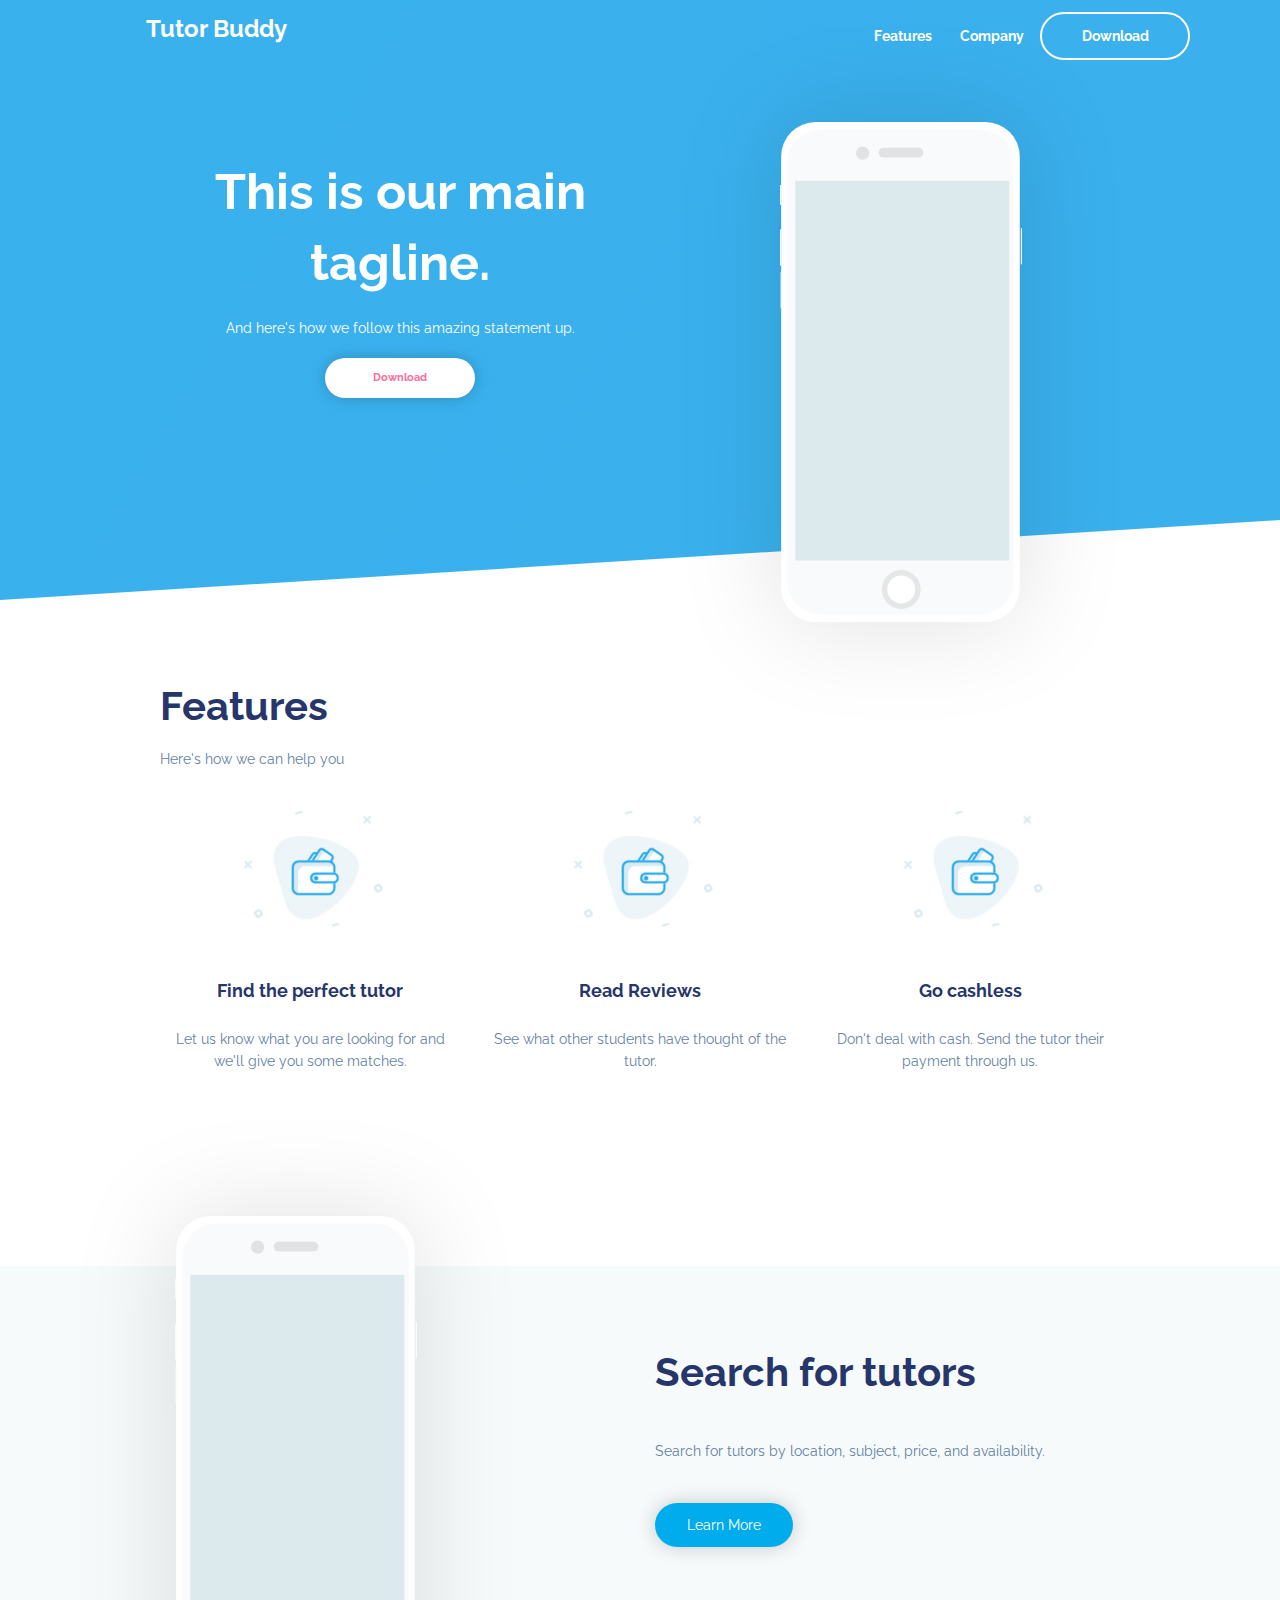
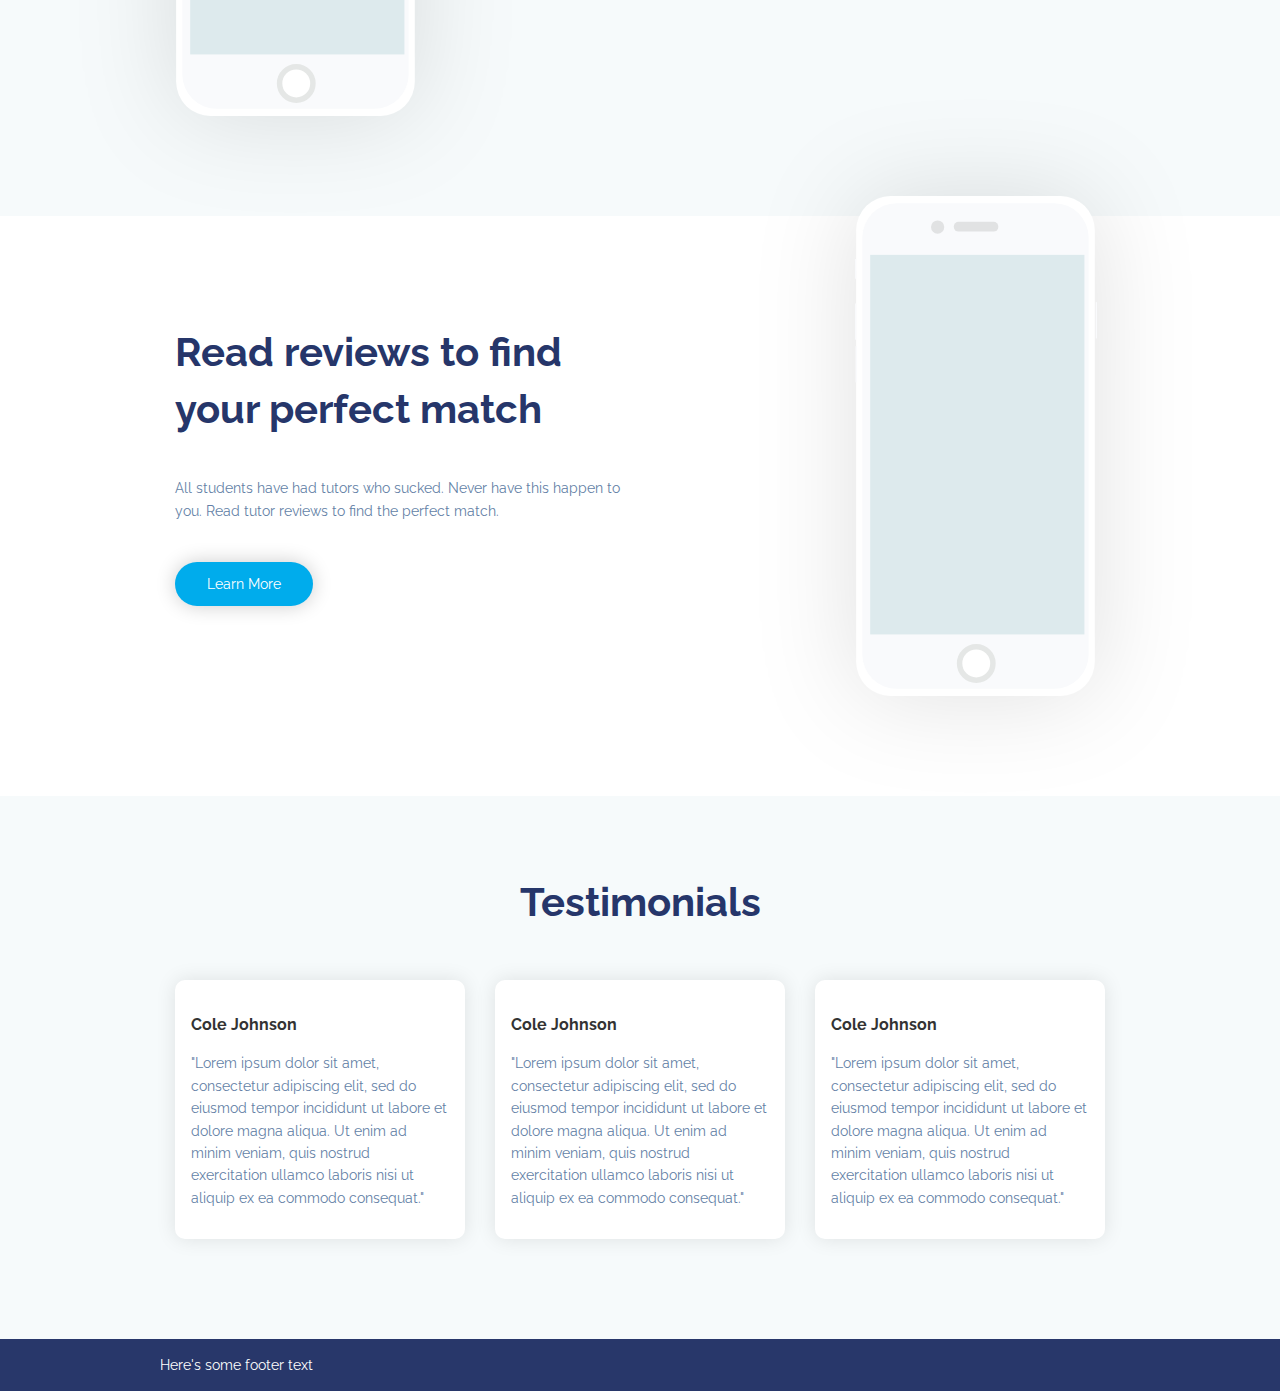
==== index.html @ 7892c8f9 "v1" ====
<html>
    <head>
        <link rel="stylesheet" href="https://maxcdn.bootstrapcdn.com/font-awesome/4.7.0/css/font-awesome.min.css">
        <link href="https://fonts.googleapis.com/css?family=Raleway:400,700,800" rel="stylesheet">
        <link rel="stylesheet" href="css/bootstrap.css" />
        <link rel="stylesheet" href="css/main.css" />
        <meta name="viewport" content="width=device-width, initial-scale=1, maximum-scale=1, user-scalable=no">
        <title>Tutor Buddy</title>
    </head>
    <body>
        <header>
            <div class="header-content">
                <nav>
                    <div class="row">
                        <div class="col-sm-3">
                            <span class="logo">Tutor Buddy</span>
                        </div>
                        <div class="col-sm-9">
                            <div class="nav-items">
                                <div class="nav-item">
                                    Features
                                </div>
                                <div class="nav-item">
                                    Company
                                </div>
                                <button class="nav-item">Download</button>
                            </div>
                        </div>
                    </div>
                </nav>
                <div class="max-width row text-center header-main">
                    <div class="col-sm-6">
                        <h1>This is our main tagline.</h1>
                        <p>
                            And here's how we follow this amazing statement up.
                        </p>
                        <button>Download</button>
                    </div>
                    <div class="col-sm-6">
                        <img src="assets/img/iphone.svg" height="500px" width="auto" style="position: absolute; z-index: 2; filter: drop-shadow(0px 0px 50px rgba(0,0,0,0.12)); margin-left: -100px;"/>
                    </div>
                </div>
            </div>
            <div class="triangle"></div>
        </header>
        <section class="max-width">
            <h1>Features</h1>
            <p>Here's how we can help you</p>

            <div class="row features">
                <div class="col-xs-4 ">
                    <img src="assets/img/ph.png" width="70%"/>
                    <h4>Find the perfect tutor</h4>
                    <p>
                        Let us know what you are looking for and we'll give you some matches.
                    </p>
                </div>
                <div class="col-xs-4">
                    <img src="assets/img/ph.png" width="70%"/>
                    <h4>Read Reviews</h4>
                    <p>
                        See what other students have thought of the tutor.
                    </p>
                </div>
                <div class="col-xs-4">
                    <img src="assets/img/ph.png" width="70%"/>
                    <h4>Go cashless</h4>
                    <p>
                        Don't deal with cash. Send the tutor their payment through us.
                    </p>
                </div>
            </div>
        </section>
        <section class="gray" style="height: 550px;">
            <div class="row max-width">
                <div class="col-sm-6">
                    <img src="assets/img/iphone.svg" height="500px" width="auto" style="position: absolute; z-index: 2; filter: drop-shadow(0px 0px 50px rgba(0,0,0,0.12)); margin-top: -100px"/>
                </div>
                <div class="col-sm-6">
                    <h1>Search for tutors</h1>
                    <p class="main-sub">
                        Search for tutors by location, subject, price, and availability.
                    </p>
                    <button>Learn More</button>
                </div>
            </div>
        </section>
        <section style="height: 500px; margin-top: -150px;">
            <div class="row max-width">
                <div class="col-sm-6">
                    <h1>Read reviews to find your perfect match</h1>
                    <p class="main-sub">
                        All students have had tutors who sucked. Never have this happen to you. Read tutor reviews to find the perfect match.
                    </p>
                    <button>Learn More</button>
                </div>
                <div class="col-sm-6">
                    <img src="assets/img/iphone.svg" height="500px" width="auto" style="position: absolute; z-index: 2; filter: drop-shadow(0px 0px 50px rgba(0,0,0,0.12)); margin-top: -100px; margin-left: 200px"/>
                </div>

            </div>
        </section>
        <section class="gray" style="padding-bottom: 50px; margin-top: 50px">
            <h1 class="text-center">Testimonials</h1>
            <div class="row max-width" style="margin: 50px auto;">
                <div class="col-sm-4">
                    <div class="card">
                        <h3>Cole Johnson</h3>
                        <p>
                            "Lorem ipsum dolor sit amet, consectetur adipiscing elit, sed do eiusmod tempor incididunt ut labore et dolore magna aliqua. Ut enim ad minim veniam, quis nostrud exercitation ullamco laboris nisi ut aliquip ex ea commodo consequat."
                        </p>
                    </div>
                </div>
                <div class="col-sm-4">
                    <div class="card">
                        <h3>Cole Johnson</h3>
                        <p>
                            "Lorem ipsum dolor sit amet, consectetur adipiscing elit, sed do eiusmod tempor incididunt ut labore et dolore magna aliqua. Ut enim ad minim veniam, quis nostrud exercitation ullamco laboris nisi ut aliquip ex ea commodo consequat."
                        </p>
                    </div>
                </div>
                <div class="col-sm-4">
                    <div class="card">
                        <h3>Cole Johnson</h3>
                        <p>
                            "Lorem ipsum dolor sit amet, consectetur adipiscing elit, sed do eiusmod tempor incididunt ut labore et dolore magna aliqua. Ut enim ad minim veniam, quis nostrud exercitation ullamco laboris nisi ut aliquip ex ea commodo consequat."
                        </p>
                    </div>
                </div>
            </div>
        </section>
        <footer>
            <div class="max-width">
                Here's some footer text                
            </div>
        </footer>
    </body>
</html>
---- css/main.css ----
html, body {
    font-family: 'Raleway', sans-serif;
    overflow-x: hidden;
}
header {
    width: 100%;
    min-height: 600px;
    background-image: linear-gradient(120deg, #39B1ED 0%, #3AB0ED 100%);
    color: #fff;
}
.header-content {
    height: 520px;
}
.triangle {
    content: ' ';
    width: 0;
    height: 0;
    border-top: 0px solid transparent;
    border-left: 100vw solid transparent;
    border-right: 0px solid transparent;
    border-bottom: 80px solid #fff;
    position: relative;
    bottom: 0px;
    left: 0px;
}
nav {
    text-align: center;
    padding: 12px 0px;
    max-width: 1100px;
    margin: auto;
}
nav .logo {
    font-size: 24px;
    color: #fff;
    font-weight: bold;
}
nav button {
    width: 150px;
    padding: 12px 0px;
    background: transparent;
    border: none;
    color: #fff;
    font-size: 11px;
    font-weight: bold;
    /*text-transform: uppercase;*/
    border: 2px solid #fff;
    transition: .2s;
    border-radius: 50px;
}
nav button:hover {
    background: rgba(255,255,255,0.3);
    cursor: pointer;
    transition: .2s;
}
.max-width {
    max-width: 960px;
    margin: auto;
}
.text-center {
    text-align: center;
}
.nav-items {
    text-align: right;
}
.nav-item {
    display: inline-block;
    padding: 12px;
    color: #fff;
    font-size: 14px;
    /*text-transform: uppercase;*/
    font-weight: bold;
}
.header-main {
    margin-top: 50px;
}
header h1 {
    font-size: 50px;
    margin-bottom: 20px;
}
header p {
    margin-bottom: 20px;
}
.header-main button {
    width: 150px;
    padding: 12px 0px;
    background: #fff;
    color: #FE6C98;
    font-size: 11px;
    font-weight: bold;
    /*text-transform: uppercase;*/
    border: none;
    box-shadow: 0 0 15px rgba(0,0,0,0.2);
    transition: .2s;
    border-radius: 50px;
}
.header-main button:hover {
    box-shadow: 0 0 20px rgba(0,0,0,0.3);
    transition: .2s;
}
section {
    padding-top: 50px;
    text-align: left;
}

section h1 {
    font-size: 40px;
    color: #26366A;
    margin-bottom: 0px;
}
section h4 {
    color: #26366A;
    font-size: 18px;
}
section p {
    color: #637FA6;
    font-size: 14px;
    line-height: 1.6em;
}
.features {
    text-align: center;
}
section.gray {
    background: #F6FAFB;
    margin: 180px 0;
}
section button {
    padding: 12px 32px;
    border-radius: 50px;
    background: #00ACEC;
    box-shadow: 0 0 20px rgba(0,0,0,0.2);
    color: #fff;
    border: none;
}
.main-sub {
    margin: 40px 0;
}
section:last-of-type {
    margin-bottom: 0;
}
.card {
    border-radius: 10px;
    background: #fff;
    box-shadow: 0 0 20px rgba(0,0,0,0.1);
    padding: 16px;
}
footer {
    background: #28376A;
    padding: 16px;
    color: #fff;
}
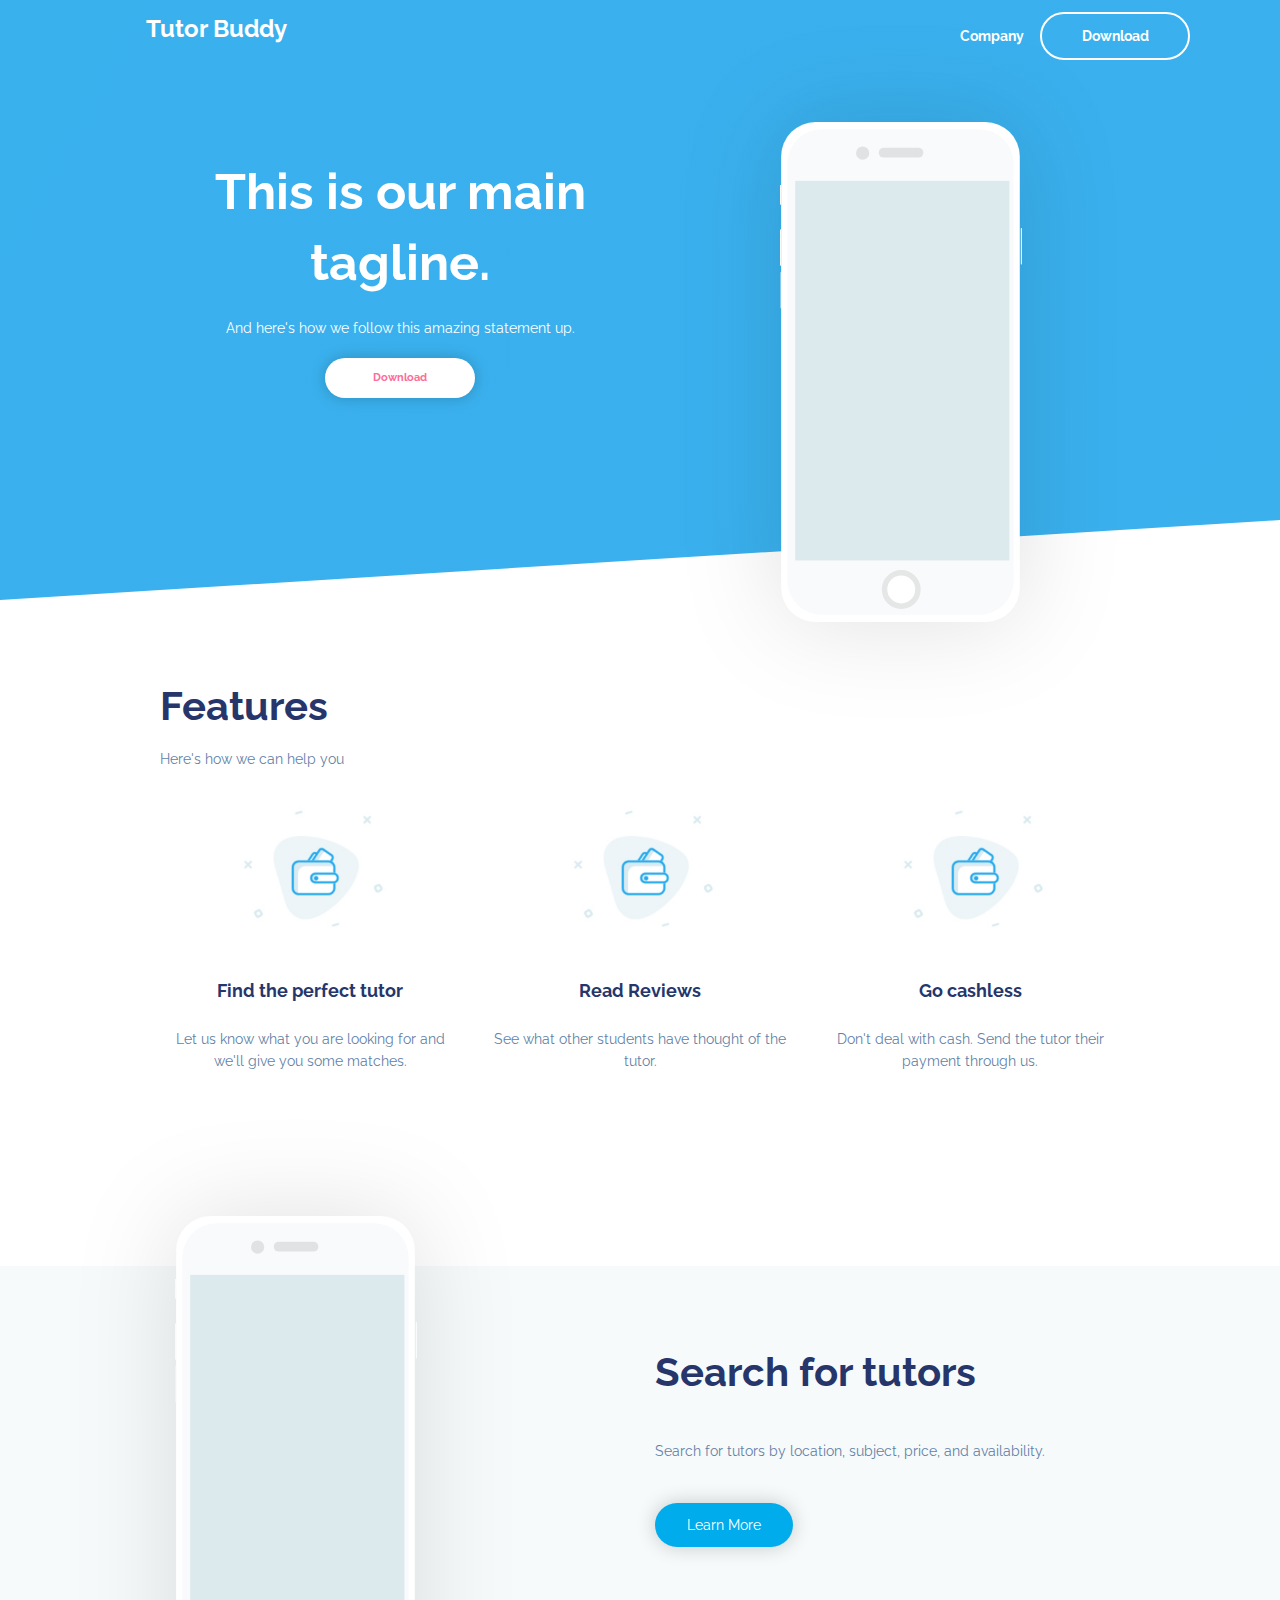
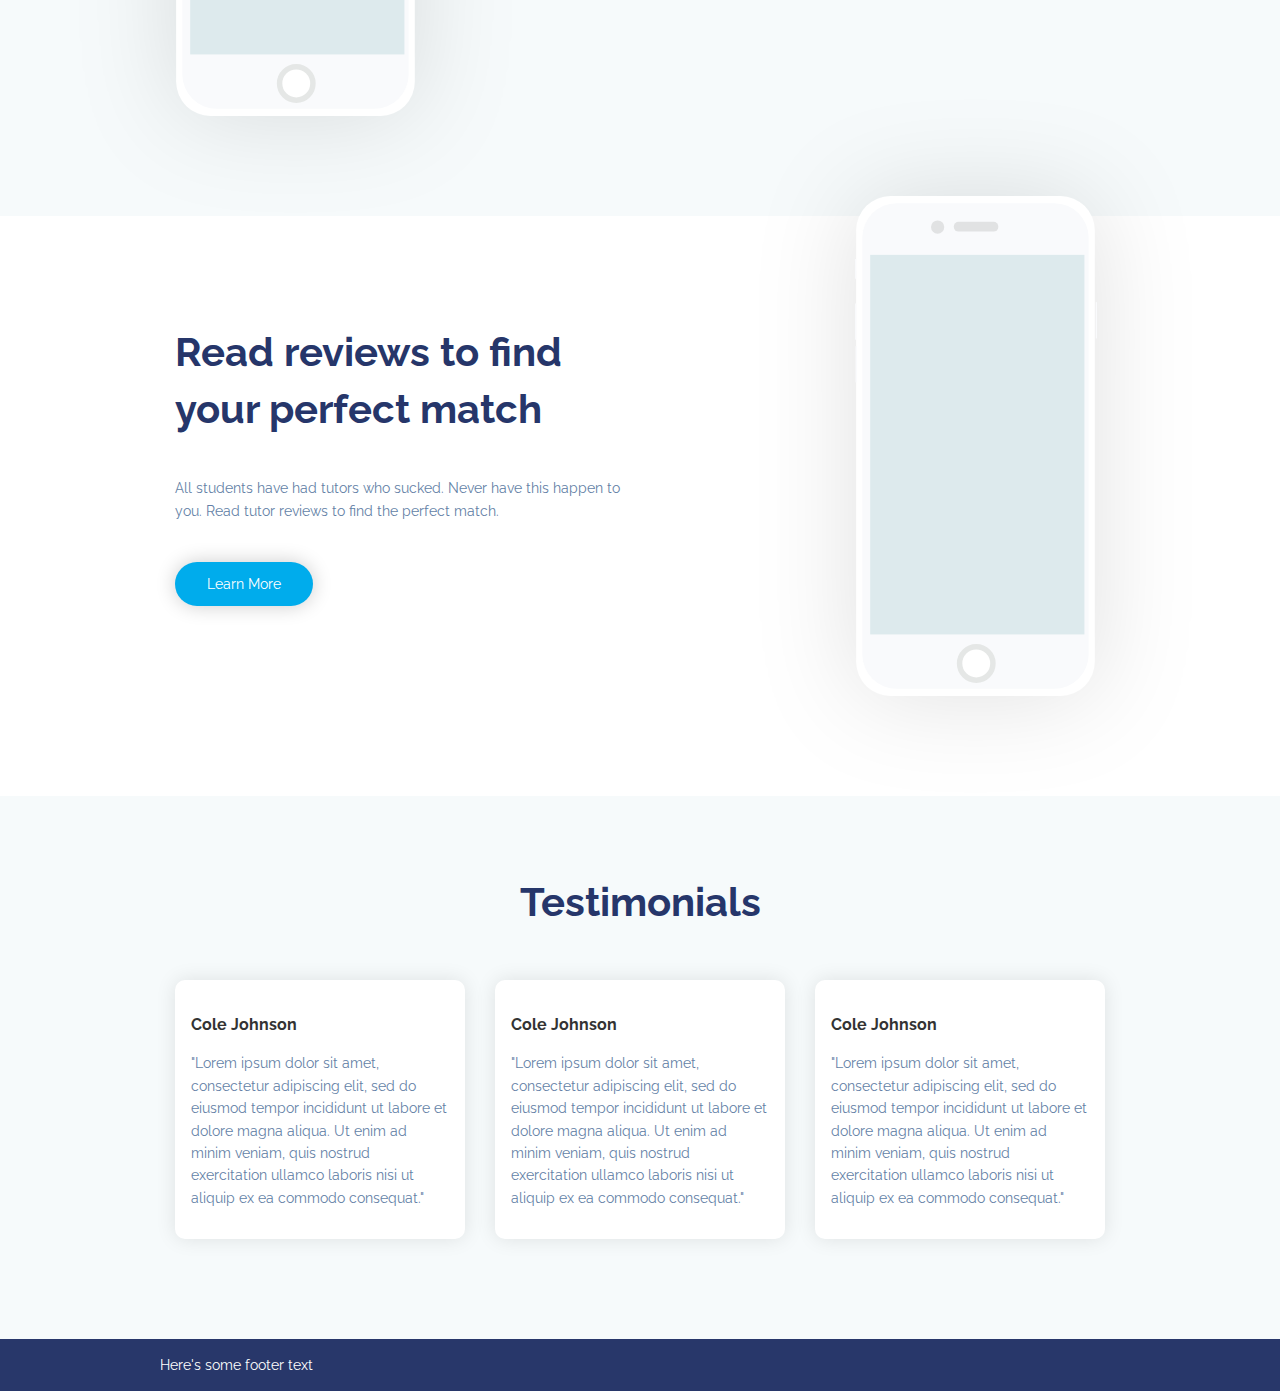
==== commit c47fb174: "Added company and pricing" ====
--- a/index.html
+++ b/index.html
@@ -17,12 +17,9 @@
                         </div>
                         <div class="col-sm-9">
                             <div class="nav-items">
-                                <div class="nav-item">
-                                    Features
-                                </div>
-                                <div class="nav-item">
+                                <a href="company"><div class="nav-item">
                                     Company
-                                </div>
+                                </div></a>
                                 <button class="nav-item">Download</button>
                             </div>
                         </div>
@@ -131,7 +128,7 @@
         </section>
         <footer>
             <div class="max-width">
-                Here's some footer text                
+                Here's some footer text
             </div>
         </footer>
     </body>
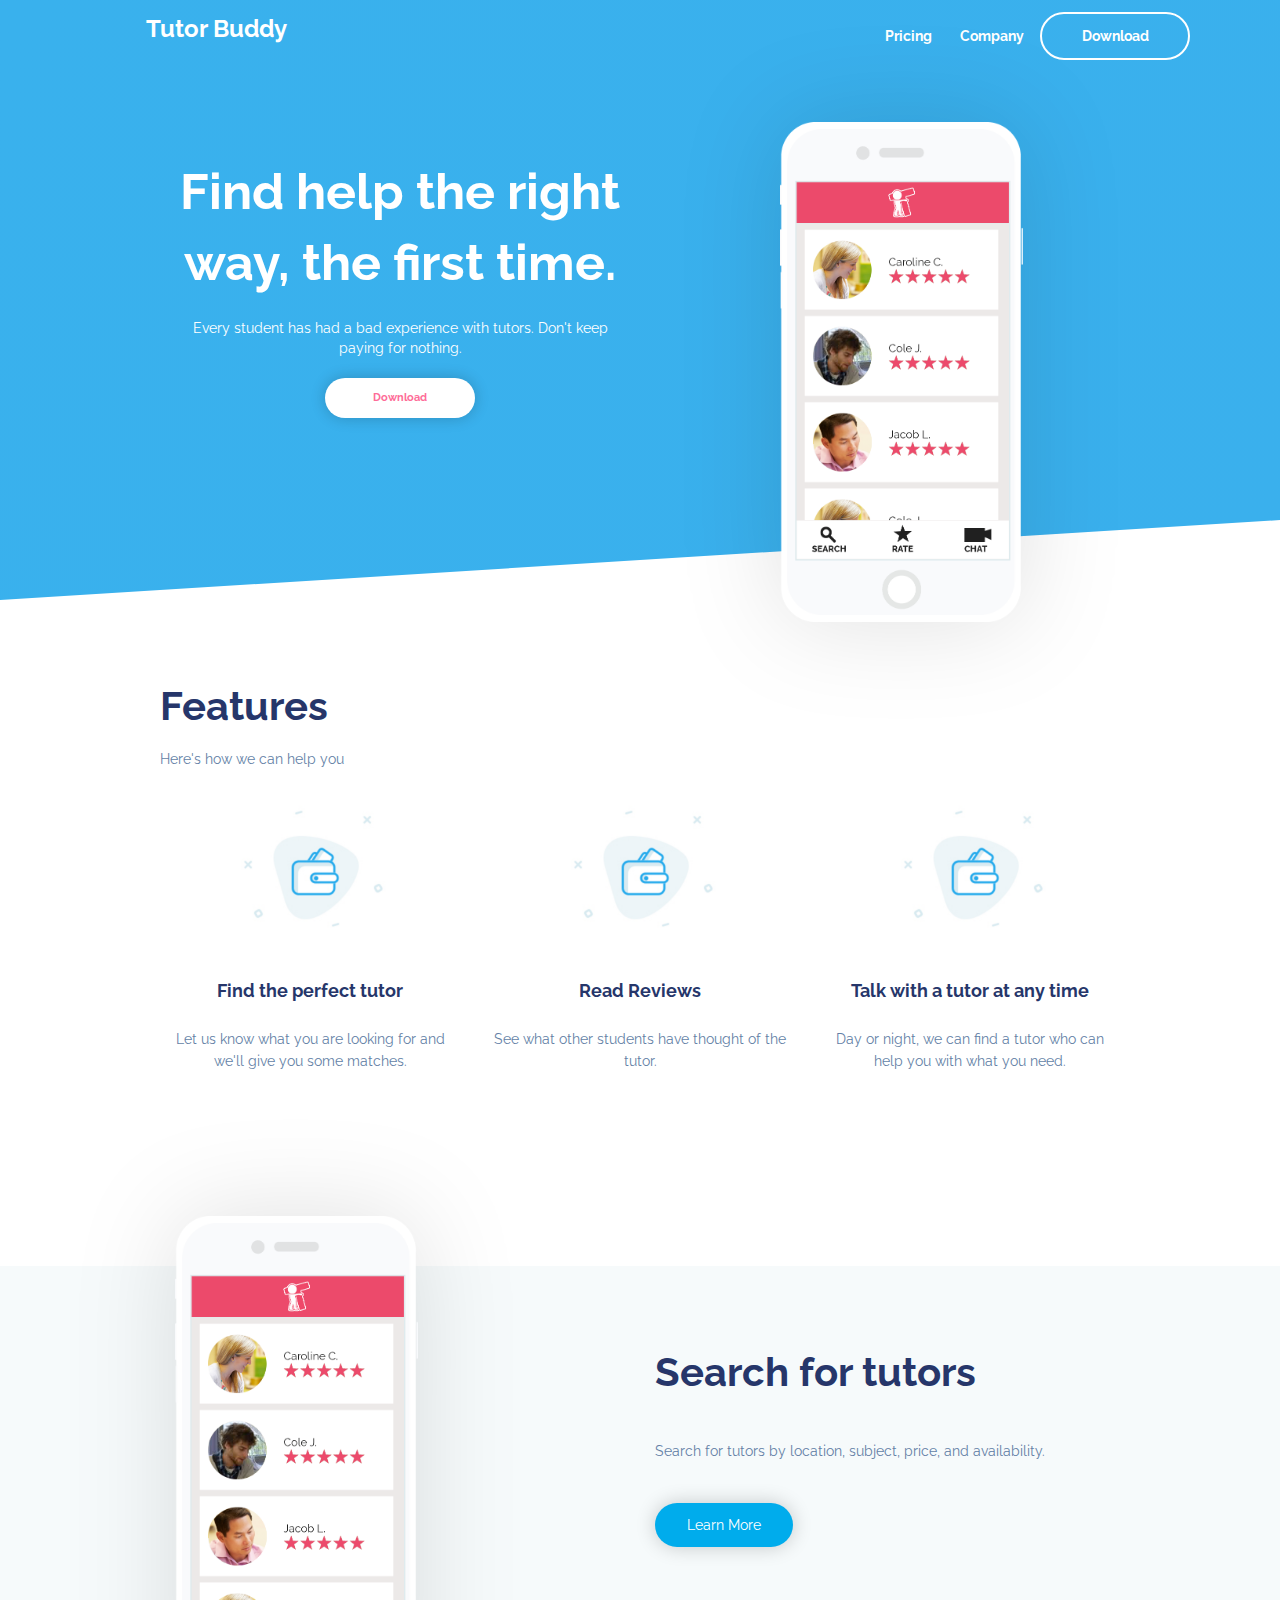
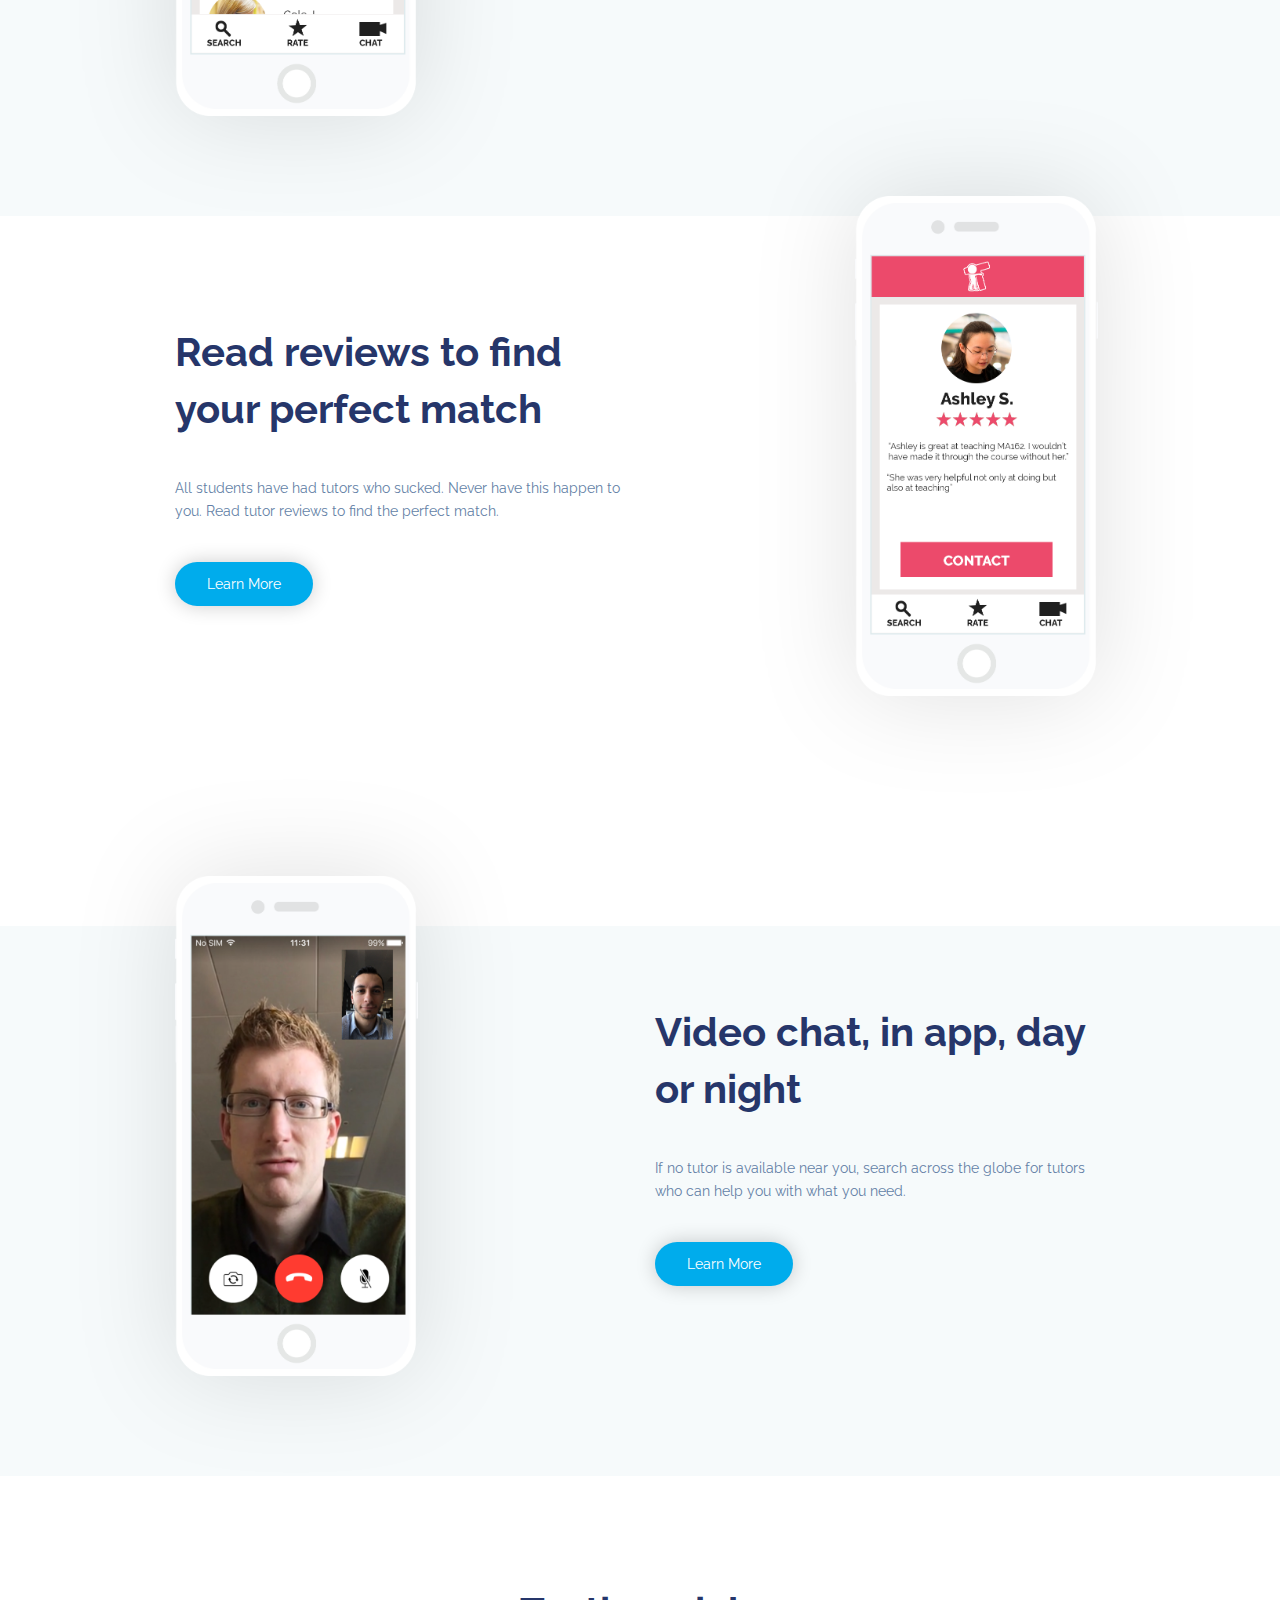
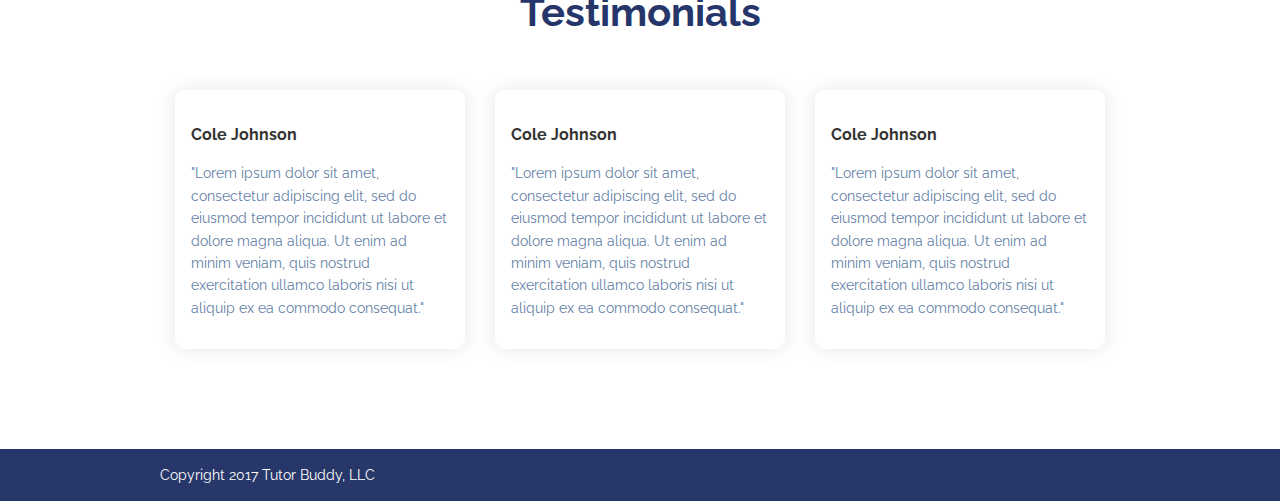
==== commit c2910f78: "Updates" ====
--- a/index.html
+++ b/index.html
@@ -4,7 +4,7 @@
         <link href="https://fonts.googleapis.com/css?family=Raleway:400,700,800" rel="stylesheet">
         <link rel="stylesheet" href="css/bootstrap.css" />
         <link rel="stylesheet" href="css/main.css" />
-        <meta name="viewport" content="width=device-width, initial-scale=1, maximum-scale=1, user-scalable=no">
+        <!-- <meta name="viewport" content="width=device-width, initial-scale=1, maximum-scale=1, user-scalable=no"> -->
         <title>Tutor Buddy</title>
     </head>
     <body>
@@ -17,6 +17,9 @@
                         </div>
                         <div class="col-sm-9">
                             <div class="nav-items">
+                                <a href="pricing"><div class="nav-item">
+                                    Pricing
+                                </div></a>
                                 <a href="company"><div class="nav-item">
                                     Company
                                 </div></a>
@@ -27,14 +30,14 @@
                 </nav>
                 <div class="max-width row text-center header-main">
                     <div class="col-sm-6">
-                        <h1>This is our main tagline.</h1>
+                        <h1>Find help the right way, the first time.</h1>
                         <p>
-                            And here's how we follow this amazing statement up.
+                            Every student has had a bad experience with tutors. Don't keep paying for nothing.
                         </p>
                         <button>Download</button>
                     </div>
                     <div class="col-sm-6">
-                        <img src="assets/img/iphone.svg" height="500px" width="auto" style="position: absolute; z-index: 2; filter: drop-shadow(0px 0px 50px rgba(0,0,0,0.12)); margin-left: -100px;"/>
+                        <img src="assets/img/search.png" height="500px" width="auto" style="position: absolute; z-index: 2; filter: drop-shadow(0px 0px 50px rgba(0,0,0,0.12)); margin-left: -100px;"/>
                     </div>
                 </div>
             </div>
@@ -61,9 +64,9 @@
                 </div>
                 <div class="col-xs-4">
                     <img src="assets/img/ph.png" width="70%"/>
-                    <h4>Go cashless</h4>
+                    <h4>Talk with a tutor at any time</h4>
                     <p>
-                        Don't deal with cash. Send the tutor their payment through us.
+                        Day or night, we can find a tutor who can help you with what you need.
                     </p>
                 </div>
             </div>
@@ -71,7 +74,7 @@
         <section class="gray" style="height: 550px;">
             <div class="row max-width">
                 <div class="col-sm-6">
-                    <img src="assets/img/iphone.svg" height="500px" width="auto" style="position: absolute; z-index: 2; filter: drop-shadow(0px 0px 50px rgba(0,0,0,0.12)); margin-top: -100px"/>
+                    <img src="assets/img/search.png" height="500px" width="auto" style="position: absolute; z-index: 2; filter: drop-shadow(0px 0px 50px rgba(0,0,0,0.12)); margin-top: -100px"/>
                 </div>
                 <div class="col-sm-6">
                     <h1>Search for tutors</h1>
@@ -92,12 +95,26 @@
                     <button>Learn More</button>
                 </div>
                 <div class="col-sm-6">
-                    <img src="assets/img/iphone.svg" height="500px" width="auto" style="position: absolute; z-index: 2; filter: drop-shadow(0px 0px 50px rgba(0,0,0,0.12)); margin-top: -100px; margin-left: 200px"/>
+                    <img src="assets/img/view.png" height="500px" width="auto" style="position: absolute; z-index: 2; filter: drop-shadow(0px 0px 50px rgba(0,0,0,0.12)); margin-top: -100px; margin-left: 200px"/>
                 </div>
 
             </div>
         </section>
-        <section class="gray" style="padding-bottom: 50px; margin-top: 50px">
+        <section class="gray" style="height: 550px;">
+            <div class="row max-width">
+                <div class="col-sm-6">
+                    <img src="assets/img/chat.png" height="500px" width="auto" style="position: absolute; z-index: 2; filter: drop-shadow(0px 0px 50px rgba(0,0,0,0.12)); margin-top: -100px"/>
+                </div>
+                <div class="col-sm-6">
+                    <h1>Video chat, in app, day or night</h1>
+                    <p class="main-sub">
+                        If no tutor is available near you, search across the globe for tutors who can help you with what you need.
+                    </p>
+                    <button>Learn More</button>
+                </div>
+            </div>
+        </section>
+        <section style="padding-bottom: 50px; margin-top: -150px">
             <h1 class="text-center">Testimonials</h1>
             <div class="row max-width" style="margin: 50px auto;">
                 <div class="col-sm-4">
@@ -128,7 +145,8 @@
         </section>
         <footer>
             <div class="max-width">
-                Here's some footer text
+                Copyright 2017 Tutor Buddy, LLC
+                <!-- Here's some footer text -->
             </div>
         </footer>
     </body>
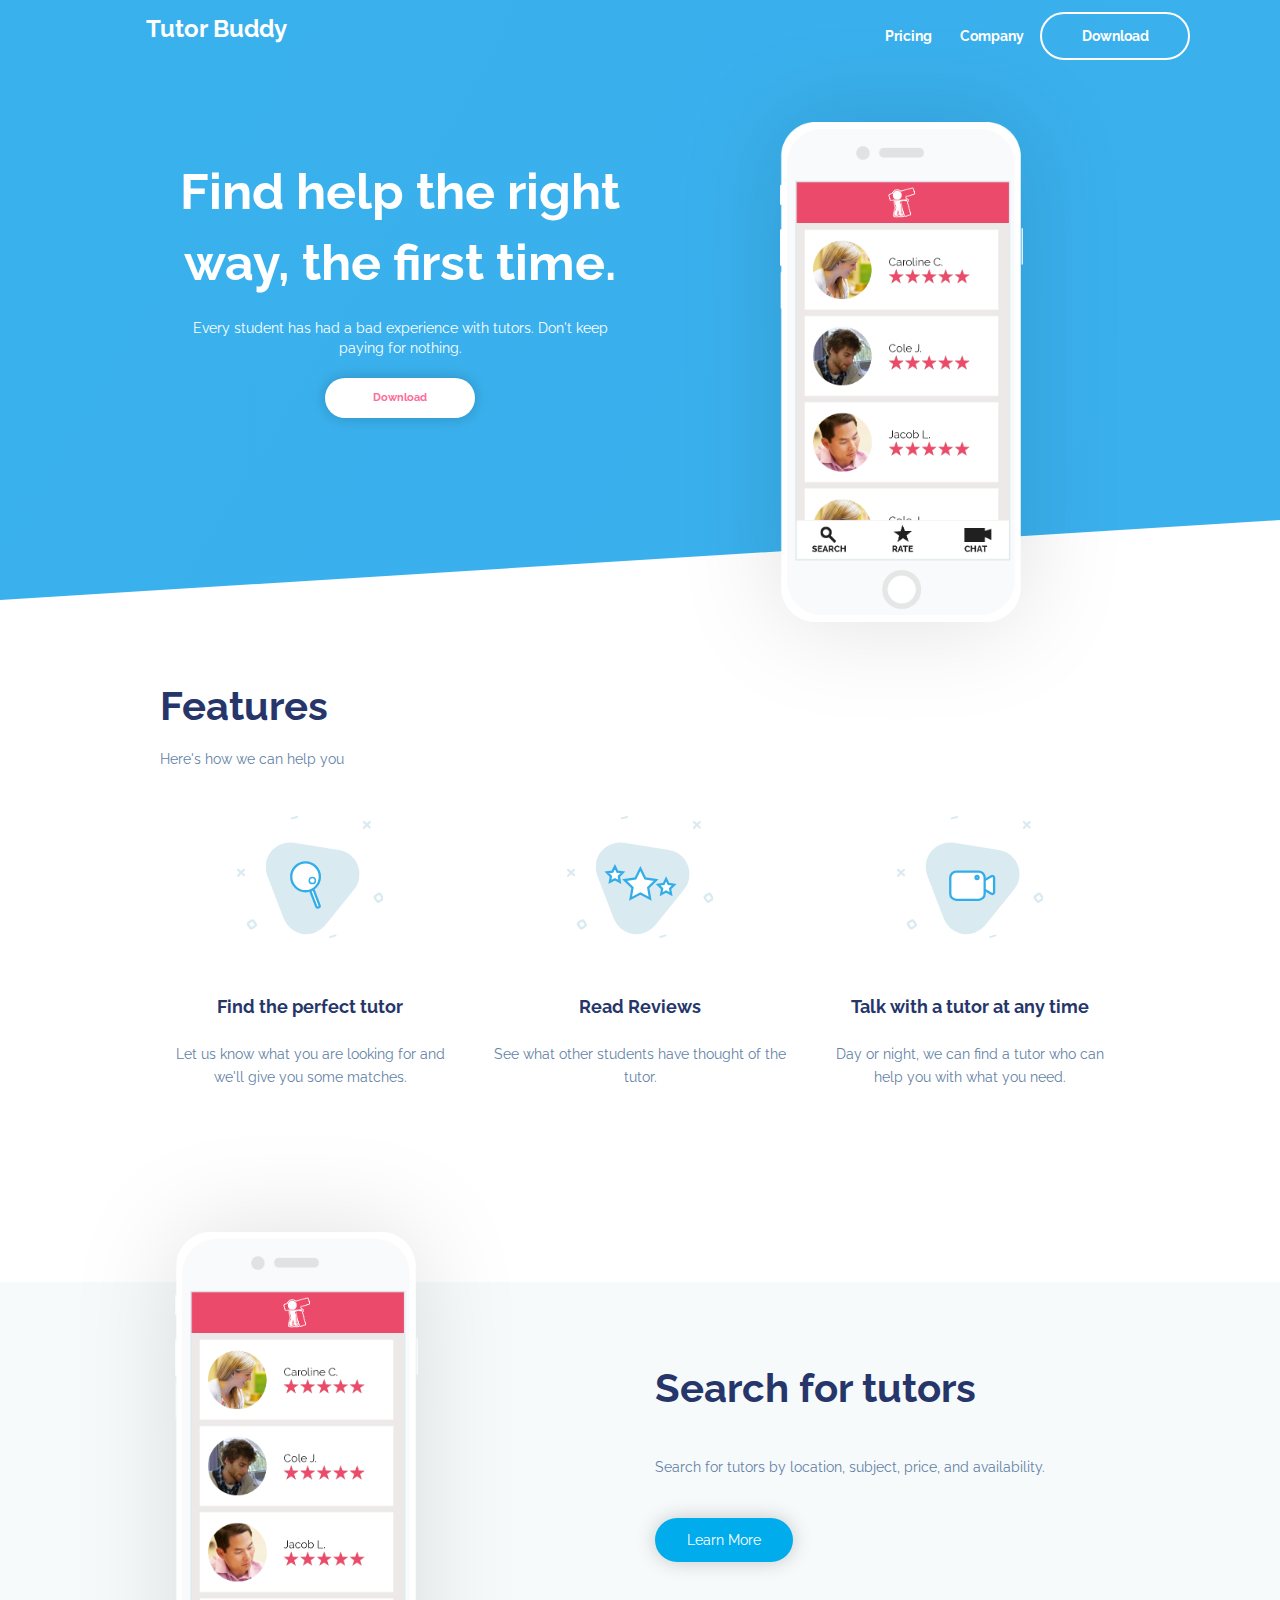
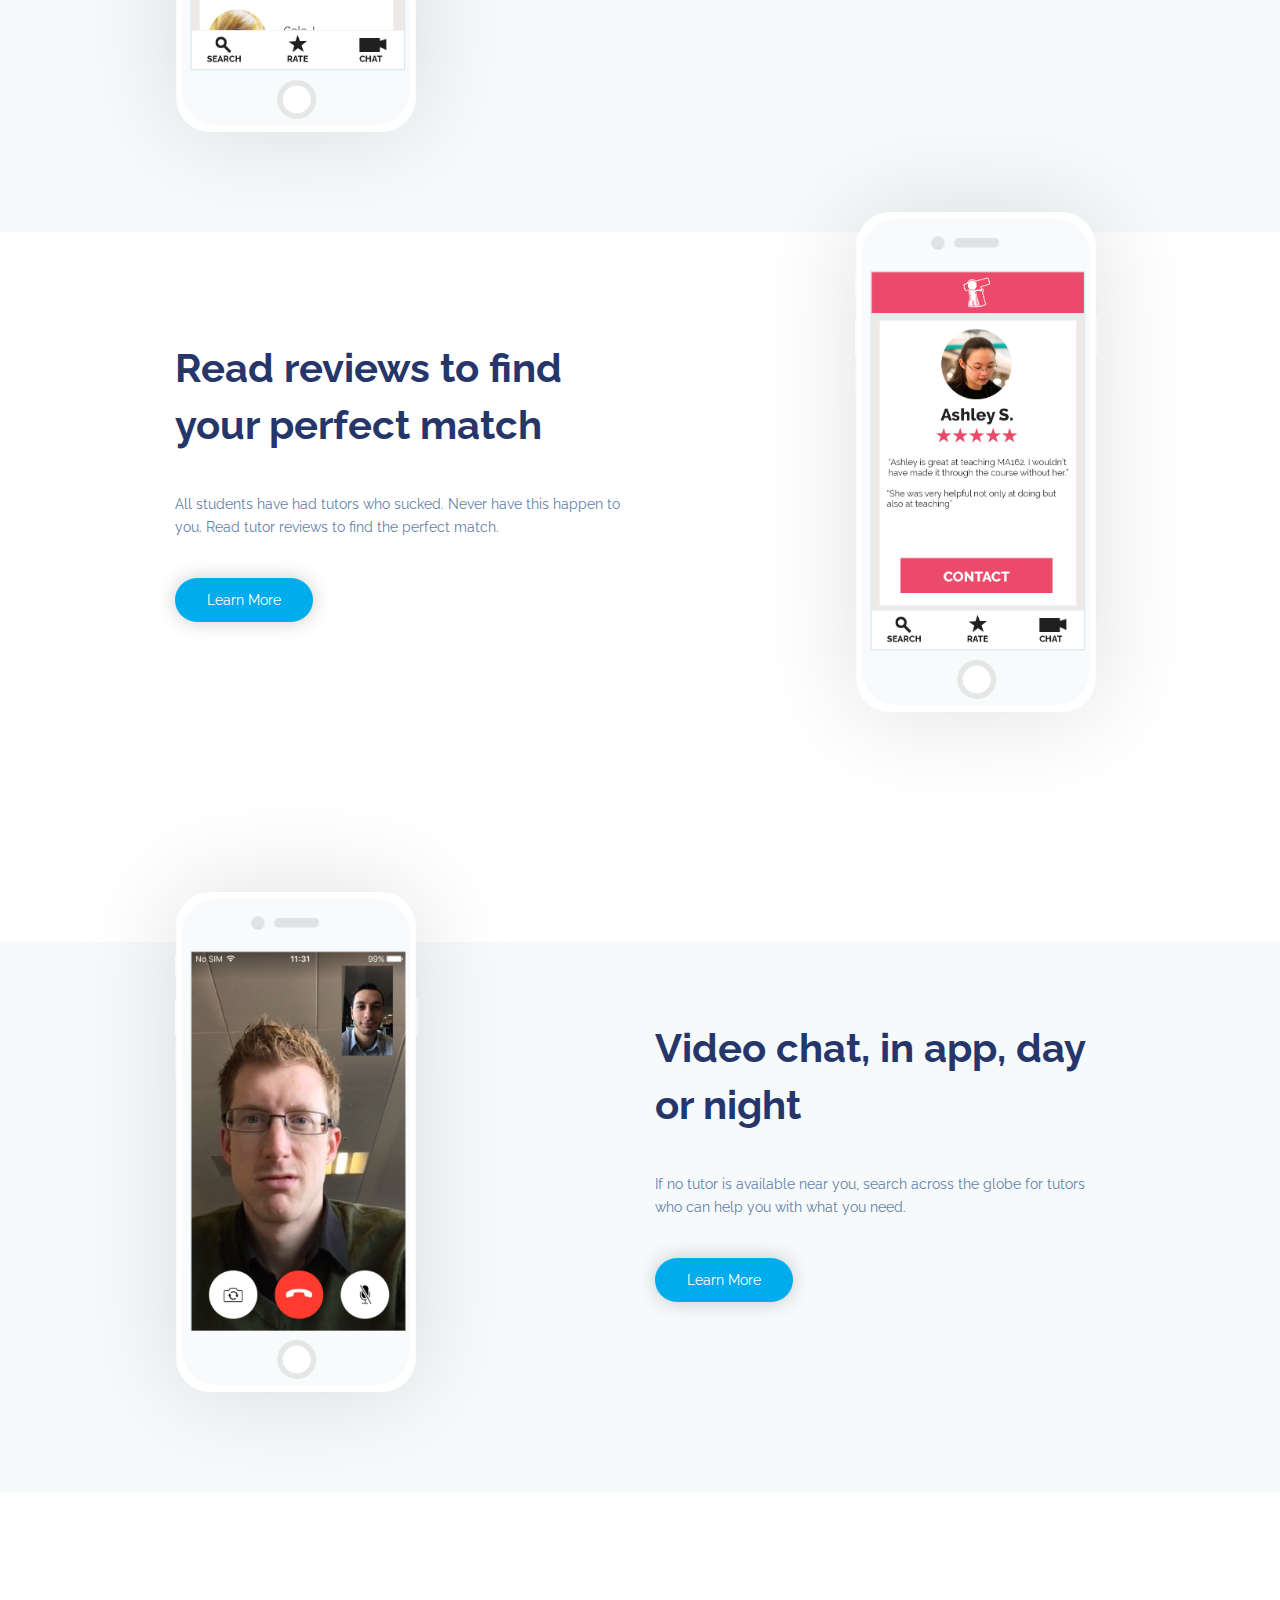
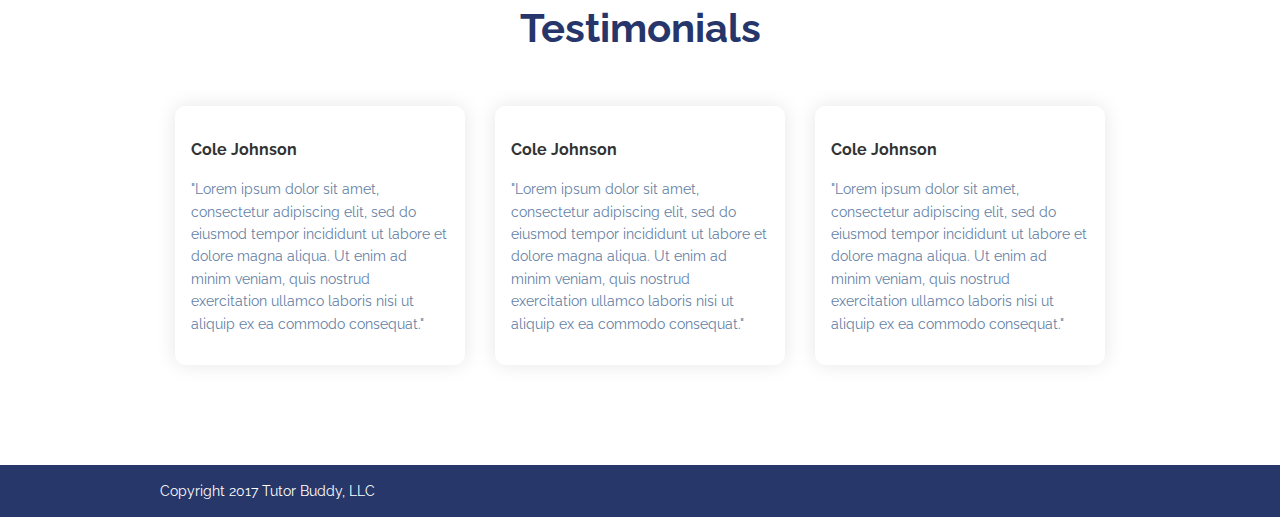
==== commit 1558aeb9: "Updates icons" ====
--- a/index.html
+++ b/index.html
@@ -49,21 +49,21 @@
 
             <div class="row features">
                 <div class="col-xs-4 ">
-                    <img src="assets/img/ph.png" width="70%"/>
+                    <img src="assets/img/glass_icon.svg" width="70%" style="padding: 32px"/>
                     <h4>Find the perfect tutor</h4>
                     <p>
                         Let us know what you are looking for and we'll give you some matches.
                     </p>
                 </div>
                 <div class="col-xs-4">
-                    <img src="assets/img/ph.png" width="70%"/>
+                    <img src="assets/img/star_icon.svg" width="70%" style="padding: 32px"/>
                     <h4>Read Reviews</h4>
                     <p>
                         See what other students have thought of the tutor.
                     </p>
                 </div>
                 <div class="col-xs-4">
-                    <img src="assets/img/ph.png" width="70%"/>
+                    <img src="assets/img/chat_icon.svg" width="70%" style="padding: 32px"/>
                     <h4>Talk with a tutor at any time</h4>
                     <p>
                         Day or night, we can find a tutor who can help you with what you need.
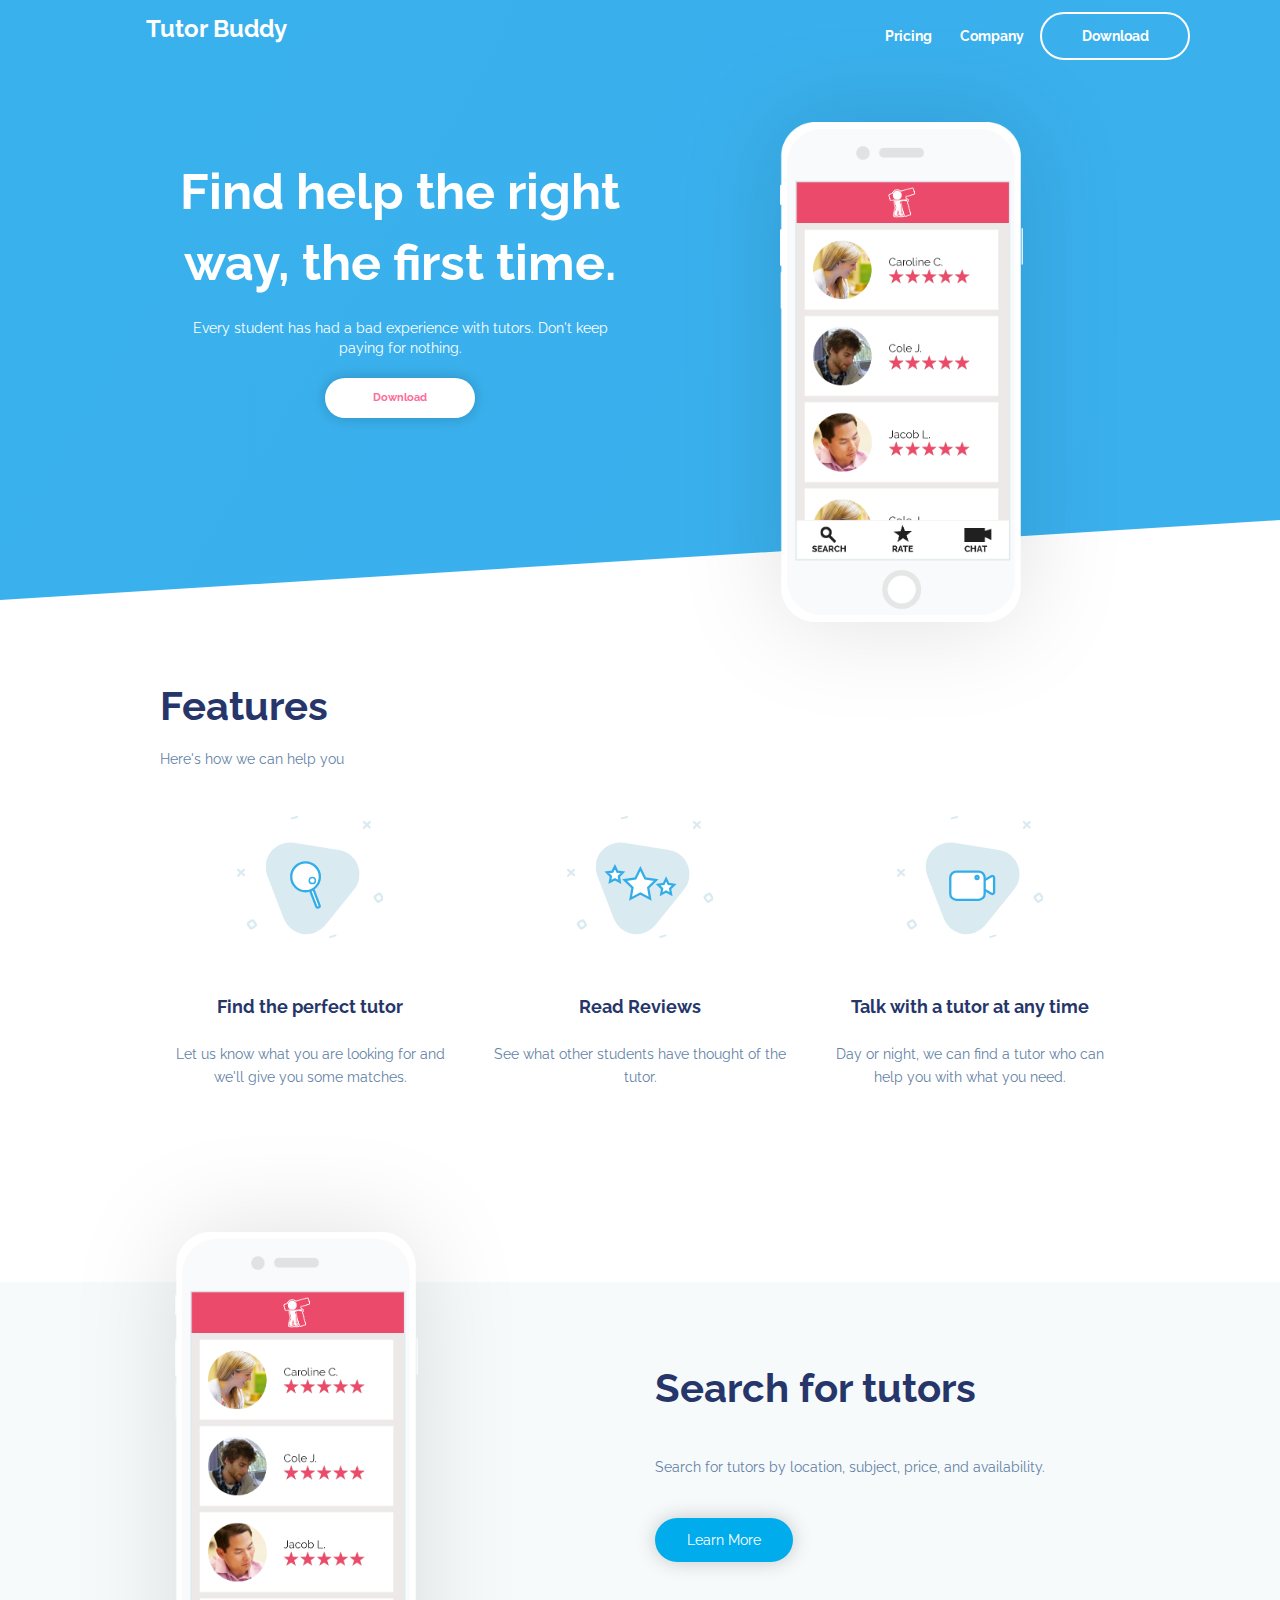
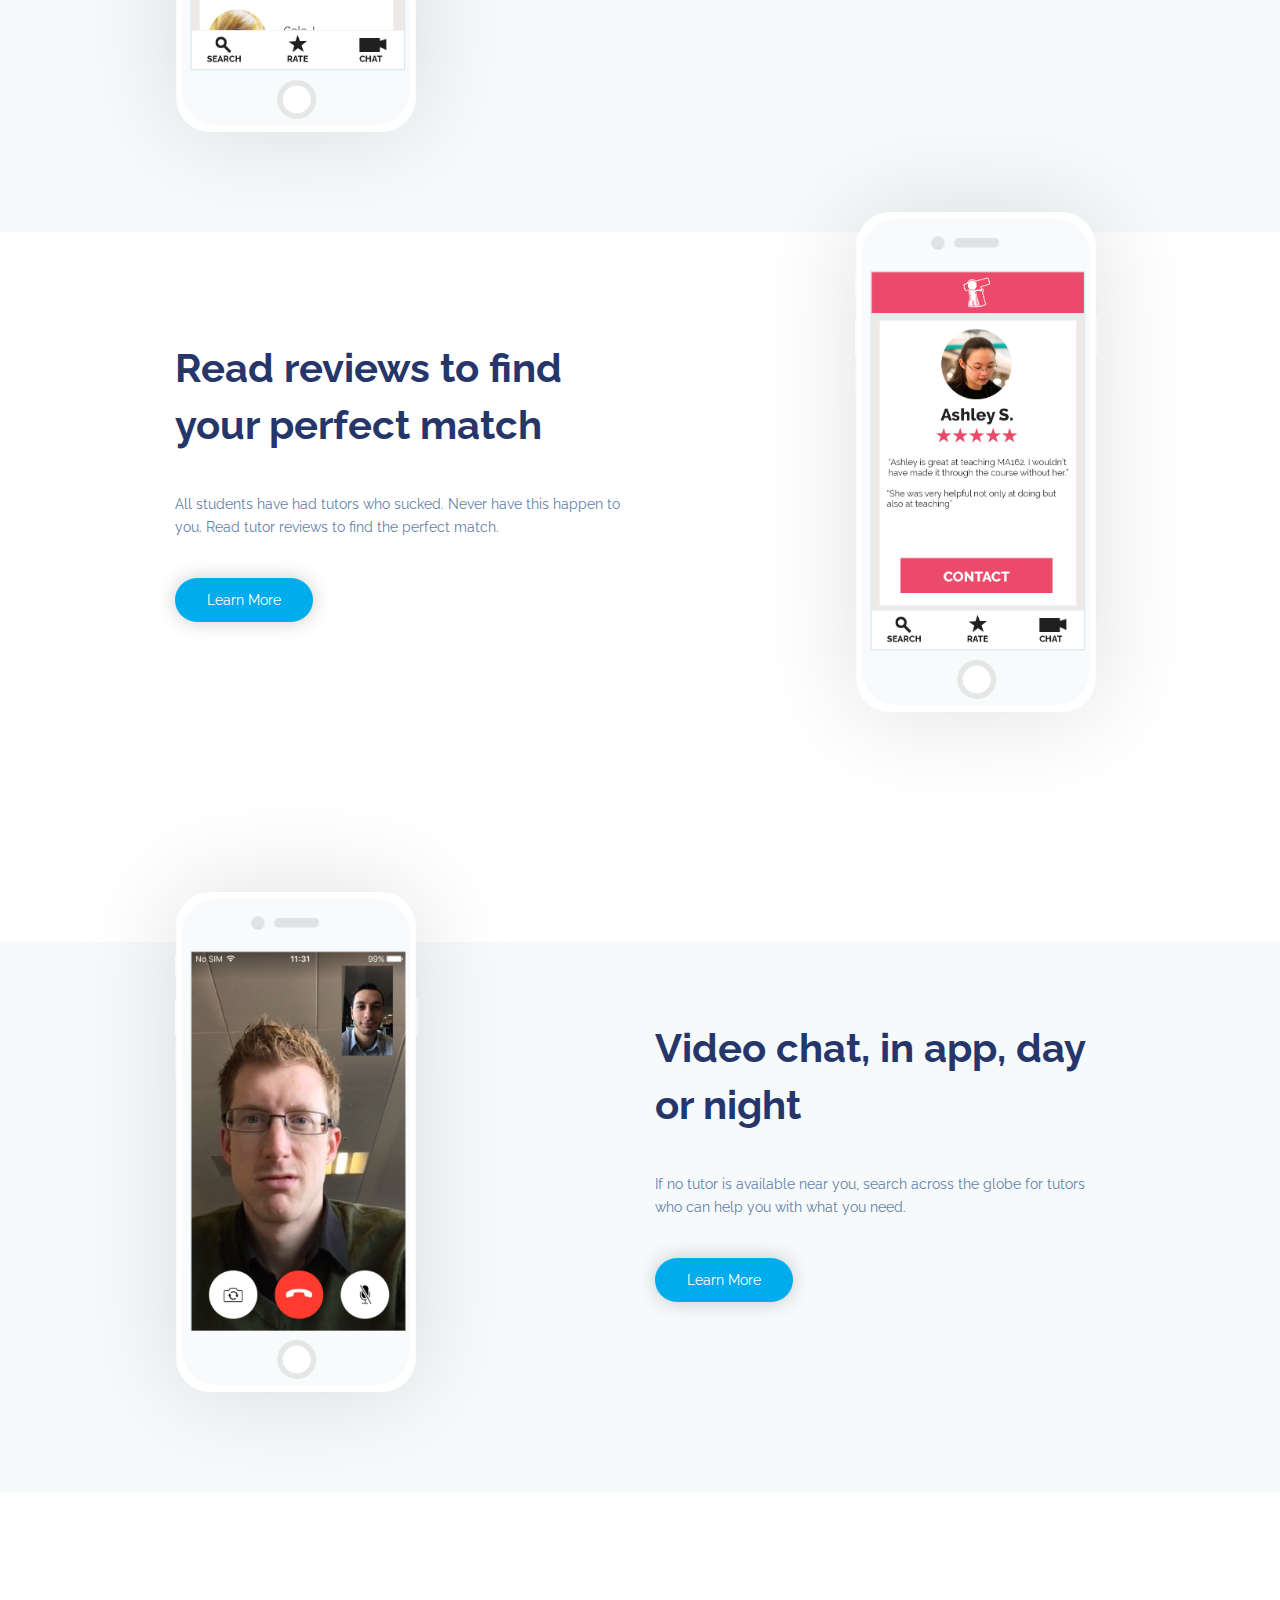
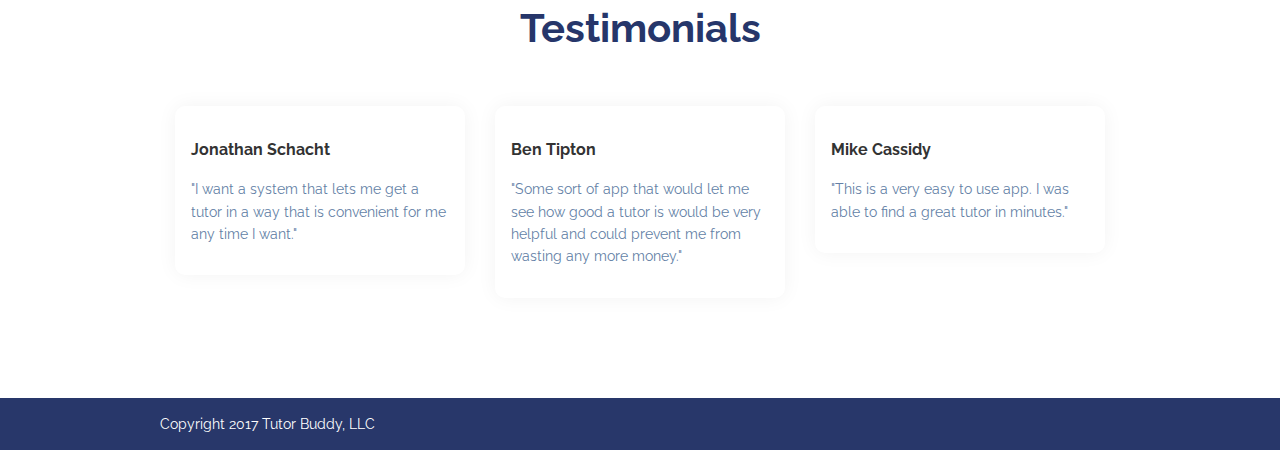
==== commit ee162855: "Updated some copy" ====
--- a/index.html
+++ b/index.html
@@ -119,25 +119,24 @@
             <div class="row max-width" style="margin: 50px auto;">
                 <div class="col-sm-4">
                     <div class="card">
-                        <h3>Cole Johnson</h3>
+                        <h3>Jonathan Schacht</h3>
                         <p>
-                            "Lorem ipsum dolor sit amet, consectetur adipiscing elit, sed do eiusmod tempor incididunt ut labore et dolore magna aliqua. Ut enim ad minim veniam, quis nostrud exercitation ullamco laboris nisi ut aliquip ex ea commodo consequat."
+                            "I want a system that lets me get a tutor in a way that is convenient for me any time I want."
                         </p>
                     </div>
                 </div>
                 <div class="col-sm-4">
                     <div class="card">
-                        <h3>Cole Johnson</h3>
+                        <h3>Ben Tipton</h3>
                         <p>
-                            "Lorem ipsum dolor sit amet, consectetur adipiscing elit, sed do eiusmod tempor incididunt ut labore et dolore magna aliqua. Ut enim ad minim veniam, quis nostrud exercitation ullamco laboris nisi ut aliquip ex ea commodo consequat."
-                        </p>
+                            "Some sort of app that would let me see how good a tutor is would be very helpful and could prevent me from wasting any more money."
                     </div>
                 </div>
                 <div class="col-sm-4">
                     <div class="card">
-                        <h3>Cole Johnson</h3>
+                        <h3>Mike Cassidy</h3>
                         <p>
-                            "Lorem ipsum dolor sit amet, consectetur adipiscing elit, sed do eiusmod tempor incididunt ut labore et dolore magna aliqua. Ut enim ad minim veniam, quis nostrud exercitation ullamco laboris nisi ut aliquip ex ea commodo consequat."
+                            "This is a very easy to use app. I was able to find a great tutor in minutes."
                         </p>
                     </div>
                 </div>
--- a/css/main.css
+++ b/css/main.css
@@ -33,6 +33,10 @@
     font-size: 24px;
     color: #fff;
     font-weight: bold;
+    padding-top: 20px;
+}
+nav .logo:hover {
+    text-decoration: none;
 }
 nav button {
     width: 150px;
@@ -140,7 +144,7 @@
 .card {
     border-radius: 10px;
     background: #fff;
-    box-shadow: 0 0 20px rgba(0,0,0,0.1);
+    box-shadow: 0 0 20px rgba(0,0,0,0.05);
     padding: 16px;
 }
 footer {
